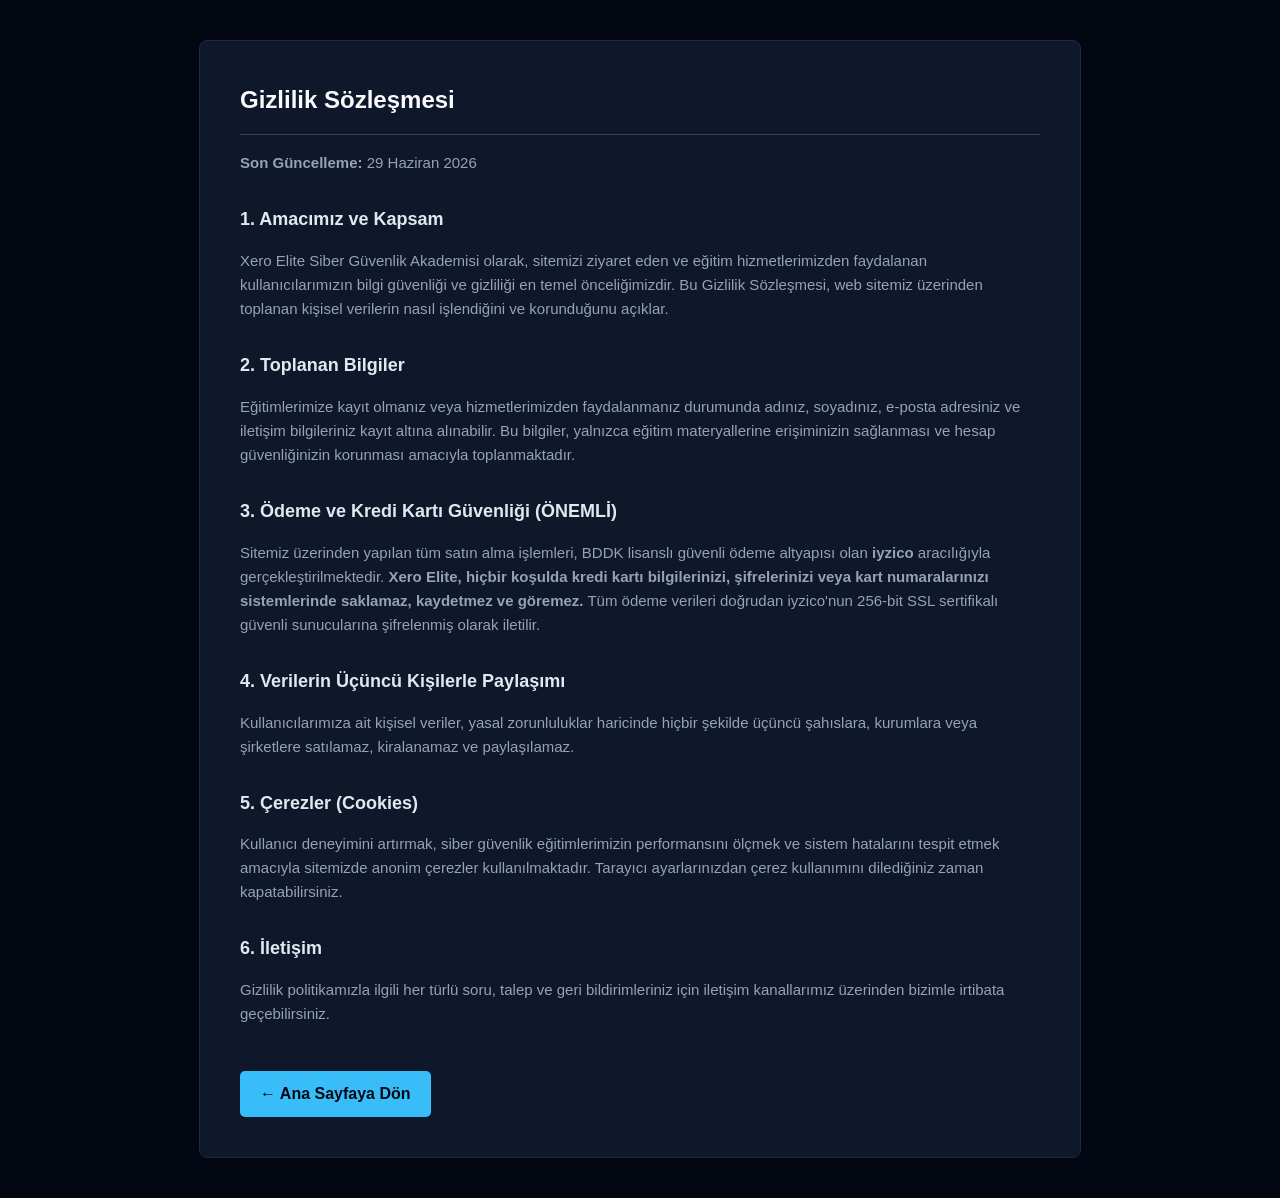
==== gizlilik.html @ 19353526 "Add files via upload" ====
<!DOCTYPE html>
<html lang="tr">
<head>
    <meta charset="UTF-8">
    <meta name="viewport" content="width=device-width, initial-scale=1.0">
    <title>Gizlilik Sözleşmesi - Xero Elite</title>
    <style>
        body {
            background-color: #030712; /* Sitenin ana siyah/koyu lacivert tonu */
            color: #94a3b8; /* Okunabilir, göz yormayan gri ton */
            font-family: 'Arial', sans-serif;
            line-height: 1.6;
            margin: 0;
            padding: 40px 20px;
        }
        .legal-container {
            max-width: 800px;
            margin: 0 auto;
            background-color: #0f172a; /* İçerik kutusu için bir ton açık arka plan */
            padding: 40px;
            border-radius: 8px;
            border: 1px solid #1e293b;
        }
        h1 {
            color: #f8fafc; /* Başlıklar için beyaz/açık gri */
            border-bottom: 1px solid #334155;
            padding-bottom: 15px;
            margin-top: 0;
            font-size: 24px;
        }
        h2 {
            color: #e2e8f0;
            font-size: 18px;
            margin-top: 30px;
        }
        p {
            font-size: 15px;
            margin-bottom: 15px;
        }
        .back-btn {
            display: inline-block;
            margin-top: 30px;
            padding: 10px 20px;
            background-color: #38bdf8; /* iyzico mavisi/Xero elit vurgu rengi */
            color: #030712;
            text-decoration: none;
            font-weight: bold;
            border-radius: 5px;
            transition: opacity 0.3s ease;
        }
        .back-btn:hover {
            opacity: 0.8;
        }
    </style>
</head>
<body>

    <div class="legal-container">
        <h1>Gizlilik Sözleşmesi</h1>
        
        <p><strong>Son Güncelleme:</strong> 29 Haziran 2026</p>

        <h2>1. Amacımız ve Kapsam</h2>
        <p>Xero Elite Siber Güvenlik Akademisi olarak, sitemizi ziyaret eden ve eğitim hizmetlerimizden faydalanan kullanıcılarımızın bilgi güvenliği ve gizliliği en temel önceliğimizdir. Bu Gizlilik Sözleşmesi, web sitemiz üzerinden toplanan kişisel verilerin nasıl işlendiğini ve korunduğunu açıklar.</p>

        <h2>2. Toplanan Bilgiler</h2>
        <p>Eğitimlerimize kayıt olmanız veya hizmetlerimizden faydalanmanız durumunda adınız, soyadınız, e-posta adresiniz ve iletişim bilgileriniz kayıt altına alınabilir. Bu bilgiler, yalnızca eğitim materyallerine erişiminizin sağlanması ve hesap güvenliğinizin korunması amacıyla toplanmaktadır.</p>

        <h2>3. Ödeme ve Kredi Kartı Güvenliği (ÖNEMLİ)</h2>
        <p>Sitemiz üzerinden yapılan tüm satın alma işlemleri, BDDK lisanslı güvenli ödeme altyapısı olan <strong>iyzico</strong> aracılığıyla gerçekleştirilmektedir. <strong>Xero Elite, hiçbir koşulda kredi kartı bilgilerinizi, şifrelerinizi veya kart numaralarınızı sistemlerinde saklamaz, kaydetmez ve göremez.</strong> Tüm ödeme verileri doğrudan iyzico'nun 256-bit SSL sertifikalı güvenli sunucularına şifrelenmiş olarak iletilir.</p>

        <h2>4. Verilerin Üçüncü Kişilerle Paylaşımı</h2>
        <p>Kullanıcılarımıza ait kişisel veriler, yasal zorunluluklar haricinde hiçbir şekilde üçüncü şahıslara, kurumlara veya şirketlere satılamaz, kiralanamaz ve paylaşılamaz.</p>

        <h2>5. Çerezler (Cookies)</h2>
        <p>Kullanıcı deneyimini artırmak, siber güvenlik eğitimlerimizin performansını ölçmek ve sistem hatalarını tespit etmek amacıyla sitemizde anonim çerezler kullanılmaktadır. Tarayıcı ayarlarınızdan çerez kullanımını dilediğiniz zaman kapatabilirsiniz.</p>

        <h2>6. İletişim</h2>
        <p>Gizlilik politikamızla ilgili her türlü soru, talep ve geri bildirimleriniz için iletişim kanallarımız üzerinden bizimle irtibata geçebilirsiniz.</p>

        <a href="index.html" class="back-btn">&larr; Ana Sayfaya Dön</a>
    </div>

</body>
</html>
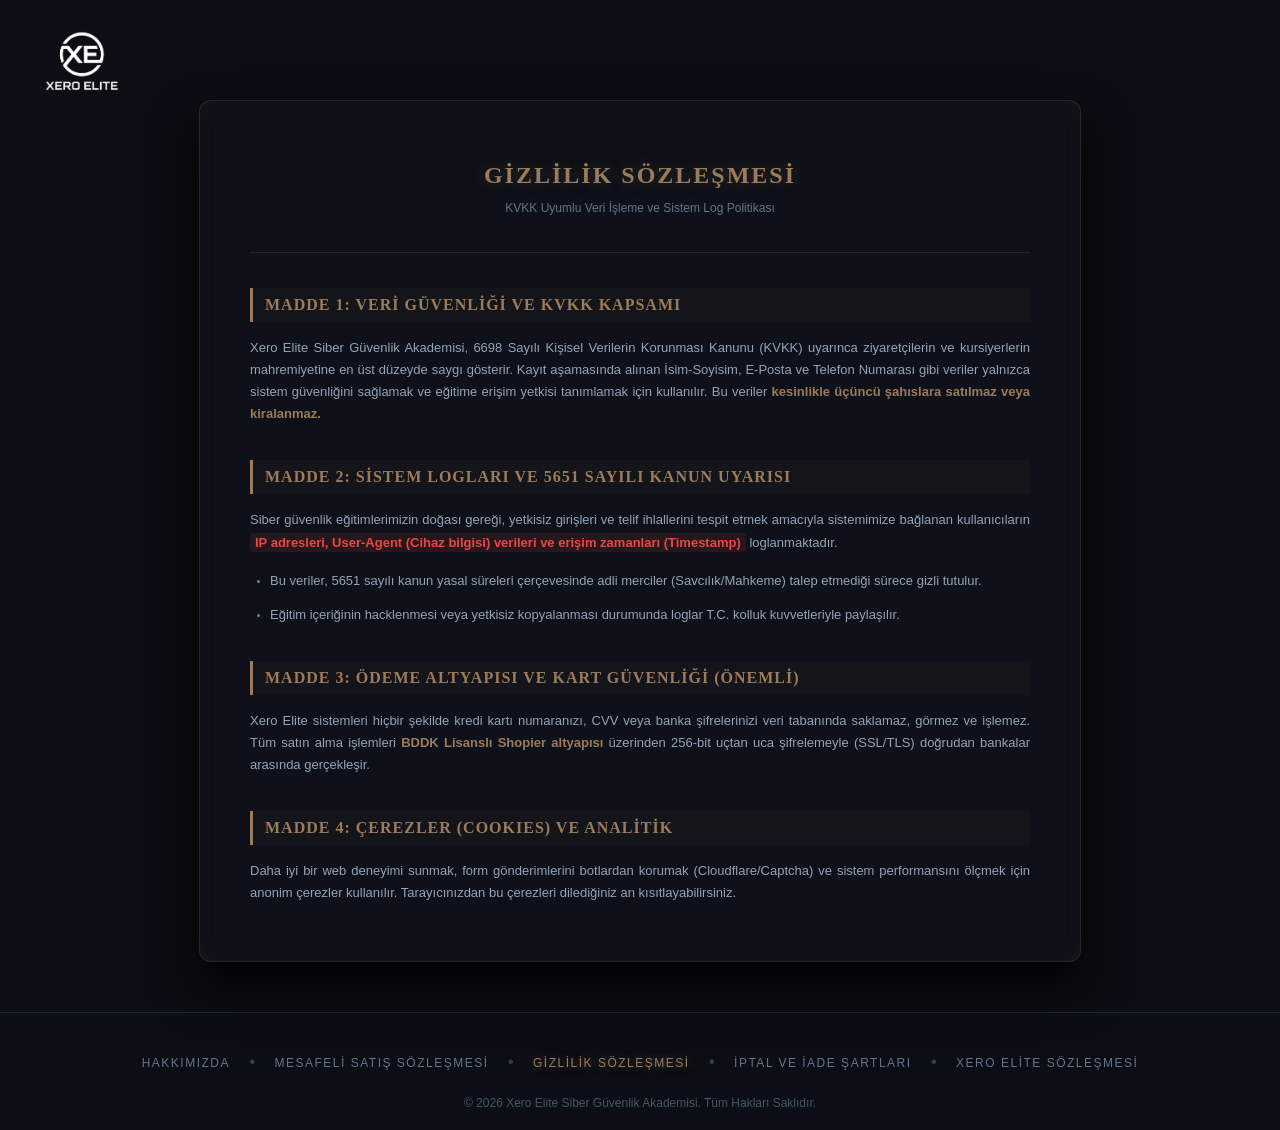
==== commit 9ea34df8: "Add files via upload" ====
--- a/gizlilik.html
+++ b/gizlilik.html
@@ -3,83 +3,86 @@
 <head>
     <meta charset="UTF-8">
     <meta name="viewport" content="width=device-width, initial-scale=1.0">
-    <title>Gizlilik Sözleşmesi - Xero Elite</title>
+    <meta http-equiv="Content-Security-Policy" content="default-src 'self'; style-src 'self' 'unsafe-inline' https://fonts.googleapis.com; font-src 'self' https://fonts.gstatic.com; img-src 'self'; script-src 'none'; object-src 'none'; base-uri 'self'; form-action 'none'; frame-ancestors 'none'; upgrade-insecure-requests; block-all-mixed-content;">
+    <meta http-equiv="X-Frame-Options" content="DENY">
+    <meta http-equiv="X-XSS-Protection" content="1; mode=block">
+    <meta http-equiv="X-Content-Type-Options" content="nosniff">
+    <meta name="referrer" content="no-referrer">
+    <title>Xero Elite | Gizlilik ve KVKK Politikası</title>
+    <link href="https://fonts.googleapis.com/css2?family=Lato:wght@300;400;700&family=Ovo&display=swap" rel="stylesheet">
     <style>
-        body {
-            background-color: #030712; /* Sitenin ana siyah/koyu lacivert tonu */
-            color: #94a3b8; /* Okunabilir, göz yormayan gri ton */
-            font-family: 'Arial', sans-serif;
-            line-height: 1.6;
-            margin: 0;
-            padding: 40px 20px;
-        }
-        .legal-container {
-            max-width: 800px;
-            margin: 0 auto;
-            background-color: #0f172a; /* İçerik kutusu için bir ton açık arka plan */
-            padding: 40px;
-            border-radius: 8px;
-            border: 1px solid #1e293b;
-        }
-        h1 {
-            color: #f8fafc; /* Başlıklar için beyaz/açık gri */
-            border-bottom: 1px solid #334155;
-            padding-bottom: 15px;
-            margin-top: 0;
-            font-size: 24px;
-        }
-        h2 {
-            color: #e2e8f0;
-            font-size: 18px;
-            margin-top: 30px;
-        }
-        p {
-            font-size: 15px;
-            margin-bottom: 15px;
-        }
-        .back-btn {
-            display: inline-block;
-            margin-top: 30px;
-            padding: 10px 20px;
-            background-color: #38bdf8; /* iyzico mavisi/Xero elit vurgu rengi */
-            color: #030712;
-            text-decoration: none;
-            font-weight: bold;
-            border-radius: 5px;
-            transition: opacity 0.3s ease;
-        }
-        .back-btn:hover {
-            opacity: 0.8;
-        }
+        :root { --xero-gold: #9c7b5a; --xero-dark: #0B0E14; --xero-panel: #11151c; --text-muted: #64748b; }
+        body { background-color: var(--xero-dark); color: #E2E8F0; font-family: 'Lato', sans-serif; margin: 0; padding: 0; display: flex; flex-direction: column; min-height: 100vh; }
+        .top-logo { position: absolute; top: 30px; left: 40px; width: 80px; transition: all 0.3s ease; }
+        .top-logo:hover { transform: scale(1.05); filter: drop-shadow(0 0 10px rgba(156, 123, 90, 0.4)); }
+        .legal-container { max-width: 780px; margin: 100px auto 50px auto; background: rgba(17, 21, 28, 0.65); backdrop-filter: blur(15px); border: 1px solid rgba(156, 123, 90, 0.2); border-radius: 12px; padding: 45px 50px; box-shadow: 0 25px 50px rgba(0,0,0,0.9), inset 0 0 20px rgba(156, 123, 90, 0.05); transition: all 0.4s ease; }
+        .legal-container:hover { box-shadow: 0 25px 60px rgba(0,0,0,1), inset 0 0 30px rgba(156, 123, 90, 0.1); border-color: rgba(156, 123, 90, 0.4); }
+        .legal-header { text-align: center; margin-bottom: 35px; border-bottom: 1px solid rgba(156,123,90,0.2); padding-bottom: 25px; }
+        .legal-header h1 { font-family: 'Ovo', serif; color: var(--xero-gold); font-size: 24px; letter-spacing: 2px; text-transform: uppercase; margin-bottom: 10px; text-shadow: 0 0 15px rgba(156,123,90,0.3); }
+        .legal-header p { color: var(--text-muted); font-size: 12px; }
+        .legal-content h2 { font-family: 'Ovo', serif; color: var(--xero-gold); font-size: 16px; margin-top: 35px; margin-bottom: 15px; border-left: 3px solid var(--xero-gold); padding-left: 12px; background: rgba(156, 123, 90, 0.03); padding-top: 8px; padding-bottom: 8px; letter-spacing: 1px; }
+        .legal-content p, .legal-content li { color: #94a3b8; font-size: 13px; line-height: 1.7; margin-bottom: 12px; text-align: justify; transition: color 0.3s ease; }
+        .legal-content p:hover, .legal-content li:hover { color: #e2e8f0; } 
+        .legal-content ul { padding-left: 20px; margin-bottom: 20px; }
+        .legal-content li::marker { color: var(--xero-gold); font-size: 10px; }
+        .highlight { color: #ef4444; font-weight: bold; background: rgba(239, 68, 68, 0.1); padding: 2px 5px; border-radius: 3px; }
+        .strong-gold { color: var(--xero-gold); font-weight: bold; }
+        .site-footer { background-color: transparent; padding: 40px 20px 20px 20px; text-align: center; border-top: 1px solid #1e293b; margin-top: auto; }
+        .footer-links { margin-bottom: 25px; }
+        .footer-links a { color: var(--text-muted); text-decoration: none; font-size: 12px; letter-spacing: 1.5px; margin: 0 15px; text-transform: uppercase; transition: all 0.3s ease; }
+        .footer-links a:hover { color: var(--xero-gold); text-shadow: 0 0 10px rgba(156, 123, 90, 0.5); }
+        .footer-links span { color: #334155; }
+        .copyright { color: #475569; font-size: 12px; }
+        @media only screen and (max-width: 768px) { body { padding: 20px 10px; } .legal-container { padding: 25px 20px; margin-top: 80px; } .legal-header h1 { font-size: 20px; } .legal-content h2 { font-size: 16px; margin-top: 25px; } .legal-content p, .legal-content li { font-size: 14px; } .top-logo { top: 15px; left: 15px; width: 60px; } .footer-links a { display: block; margin: 10px 0; } .footer-links span { display: none; } }
+    /* NSA YAMASI: Iframe, kopyalama, sürükle-bırak hırsızlığı ve gömülü obje kilidi */
+        body { -webkit-user-select: none; -moz-user-select: none; -ms-user-select: none; user-select: none; }
+        iframe, object, embed { display: none !important; pointer-events: none !important; }
+        img, a, svg { -webkit-user-drag: none; -khtml-user-drag: none; -moz-user-drag: none; -o-user-drag: none; user-select: none; }
     </style>
 </head>
-<body>
+<body ondragstart="return false;" ondrop="return false;">
+
+    <a href="index.html">
+        <img src="gorseller/gorsel2.webp" alt="Xero Elite Logo" class="top-logo">
+    </a>
 
     <div class="legal-container">
-        <h1>Gizlilik Sözleşmesi</h1>
-        
-        <p><strong>Son Güncelleme:</strong> 29 Haziran 2026</p>
+        <div class="legal-header">
+            <h1>Gizlilik Sözleşmesi</h1>
+            <p>KVKK Uyumlu Veri İşleme ve Sistem Log Politikası</p>
+        </div>
 
-        <h2>1. Amacımız ve Kapsam</h2>
-        <p>Xero Elite Siber Güvenlik Akademisi olarak, sitemizi ziyaret eden ve eğitim hizmetlerimizden faydalanan kullanıcılarımızın bilgi güvenliği ve gizliliği en temel önceliğimizdir. Bu Gizlilik Sözleşmesi, web sitemiz üzerinden toplanan kişisel verilerin nasıl işlendiğini ve korunduğunu açıklar.</p>
+        <div class="legal-content">
+            <h2>MADDE 1: VERİ GÜVENLİĞİ VE KVKK KAPSAMI</h2>
+            <p>Xero Elite Siber Güvenlik Akademisi, 6698 Sayılı Kişisel Verilerin Korunması Kanunu (KVKK) uyarınca ziyaretçilerin ve kursiyerlerin mahremiyetine en üst düzeyde saygı gösterir. Kayıt aşamasında alınan İsim-Soyisim, E-Posta ve Telefon Numarası gibi veriler yalnızca sistem güvenliğini sağlamak ve eğitime erişim yetkisi tanımlamak için kullanılır. Bu veriler <span class="strong-gold">kesinlikle üçüncü şahıslara satılmaz veya kiralanmaz.</span></p>
 
-        <h2>2. Toplanan Bilgiler</h2>
-        <p>Eğitimlerimize kayıt olmanız veya hizmetlerimizden faydalanmanız durumunda adınız, soyadınız, e-posta adresiniz ve iletişim bilgileriniz kayıt altına alınabilir. Bu bilgiler, yalnızca eğitim materyallerine erişiminizin sağlanması ve hesap güvenliğinizin korunması amacıyla toplanmaktadır.</p>
+            <h2>MADDE 2: SİSTEM LOGLARI VE 5651 SAYILI KANUN UYARISI</h2>
+            <p>Siber güvenlik eğitimlerimizin doğası gereği, yetkisiz girişleri ve telif ihlallerini tespit etmek amacıyla sistemimize bağlanan kullanıcıların <span class="highlight">IP adresleri, User-Agent (Cihaz bilgisi) verileri ve erişim zamanları (Timestamp)</span> loglanmaktadır.</p>
+            <ul>
+                <li>Bu veriler, 5651 sayılı kanun yasal süreleri çerçevesinde adli merciler (Savcılık/Mahkeme) talep etmediği sürece gizli tutulur.</li>
+                <li>Eğitim içeriğinin hacklenmesi veya yetkisiz kopyalanması durumunda loglar T.C. kolluk kuvvetleriyle paylaşılır.</li>
+            </ul>
 
-        <h2>3. Ödeme ve Kredi Kartı Güvenliği (ÖNEMLİ)</h2>
-        <p>Sitemiz üzerinden yapılan tüm satın alma işlemleri, BDDK lisanslı güvenli ödeme altyapısı olan <strong>iyzico</strong> aracılığıyla gerçekleştirilmektedir. <strong>Xero Elite, hiçbir koşulda kredi kartı bilgilerinizi, şifrelerinizi veya kart numaralarınızı sistemlerinde saklamaz, kaydetmez ve göremez.</strong> Tüm ödeme verileri doğrudan iyzico'nun 256-bit SSL sertifikalı güvenli sunucularına şifrelenmiş olarak iletilir.</p>
+            <h2>MADDE 3: ÖDEME ALTYAPISI VE KART GÜVENLİĞİ (ÖNEMLİ)</h2>
+            <p>Xero Elite sistemleri hiçbir şekilde kredi kartı numaranızı, CVV veya banka şifrelerinizi veri tabanında saklamaz, görmez ve işlemez. Tüm satın alma işlemleri <span class="strong-gold">BDDK Lisanslı Shopier altyapısı</span> üzerinden 256-bit uçtan uca şifrelemeyle (SSL/TLS) doğrudan bankalar arasında gerçekleşir.</p>
 
-        <h2>4. Verilerin Üçüncü Kişilerle Paylaşımı</h2>
-        <p>Kullanıcılarımıza ait kişisel veriler, yasal zorunluluklar haricinde hiçbir şekilde üçüncü şahıslara, kurumlara veya şirketlere satılamaz, kiralanamaz ve paylaşılamaz.</p>
-
-        <h2>5. Çerezler (Cookies)</h2>
-        <p>Kullanıcı deneyimini artırmak, siber güvenlik eğitimlerimizin performansını ölçmek ve sistem hatalarını tespit etmek amacıyla sitemizde anonim çerezler kullanılmaktadır. Tarayıcı ayarlarınızdan çerez kullanımını dilediğiniz zaman kapatabilirsiniz.</p>
-
-        <h2>6. İletişim</h2>
-        <p>Gizlilik politikamızla ilgili her türlü soru, talep ve geri bildirimleriniz için iletişim kanallarımız üzerinden bizimle irtibata geçebilirsiniz.</p>
-
-        <a href="index.html" class="back-btn">&larr; Ana Sayfaya Dön</a>
+            <h2>MADDE 4: ÇEREZLER (COOKIES) VE ANALİTİK</h2>
+            <p>Daha iyi bir web deneyimi sunmak, form gönderimlerini botlardan korumak (Cloudflare/Captcha) ve sistem performansını ölçmek için anonim çerezler kullanılır. Tarayıcınızdan bu çerezleri dilediğiniz an kısıtlayabilirsiniz.</p>
+        </div>
     </div>
 
+    <footer class="site-footer">
+        <div class="footer-links">
+            <a href="hakkimizda.html">HAKKIMIZDA</a> <span>•</span>
+            <a href="mesafeli-satis.html">MESAFELİ SATIŞ SÖZLEŞMESİ</a> <span>•</span>
+            <a href="gizlilik.html" style="color: #9c7b5a; text-shadow: 0 0 10px rgba(156, 123, 90, 0.5);">GİZLİLİK SÖZLEŞMESİ</a> <span>•</span>
+            <a href="iptal-iade.html">İPTAL VE İADE ŞARTLARI</a> <span>•</span>
+            <a href="xero-sozlesmesi.html">XERO ELİTE SÖZLEŞMESİ</a>
+        </div>
+        <div class="copyright">
+            © 2026 Xero Elite Siber Güvenlik Akademisi. Tüm Hakları Saklıdır.
+        </div>
+    </footer>
+
 </body>
-</html>+</html>
